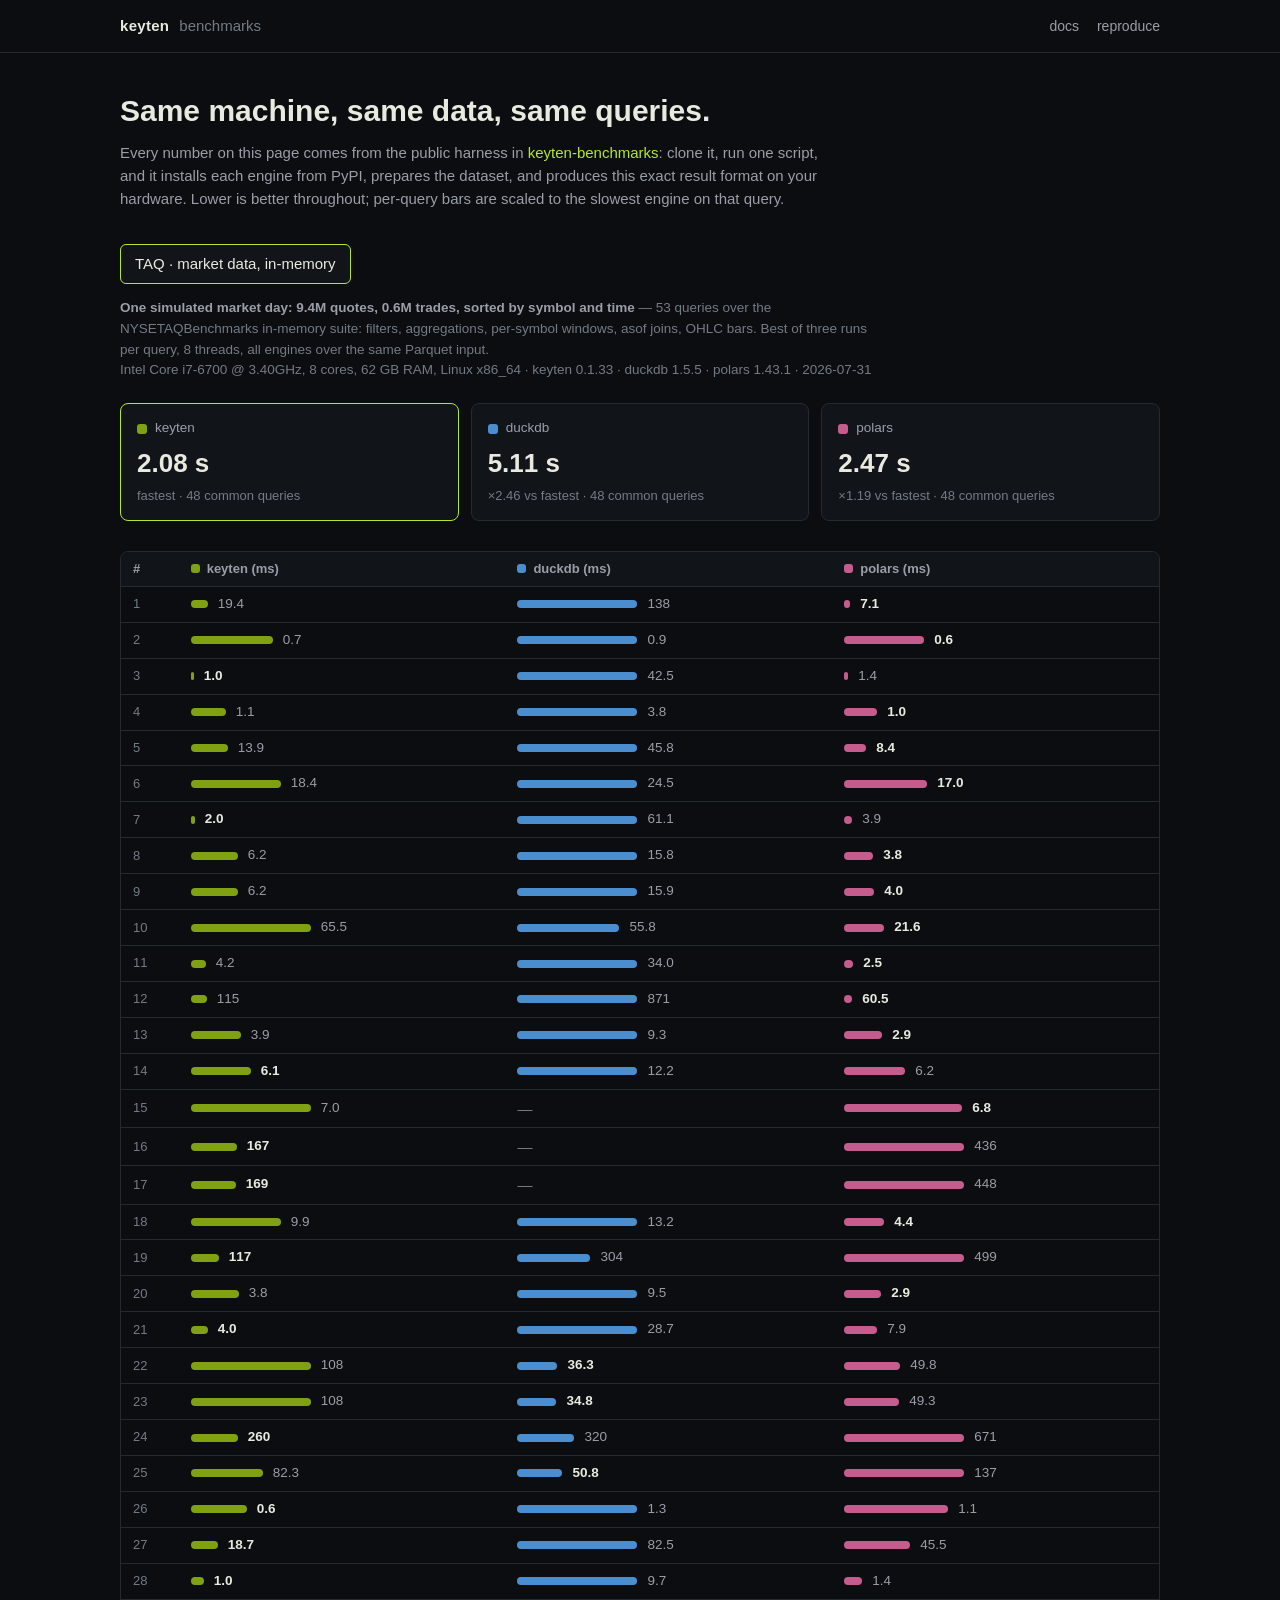
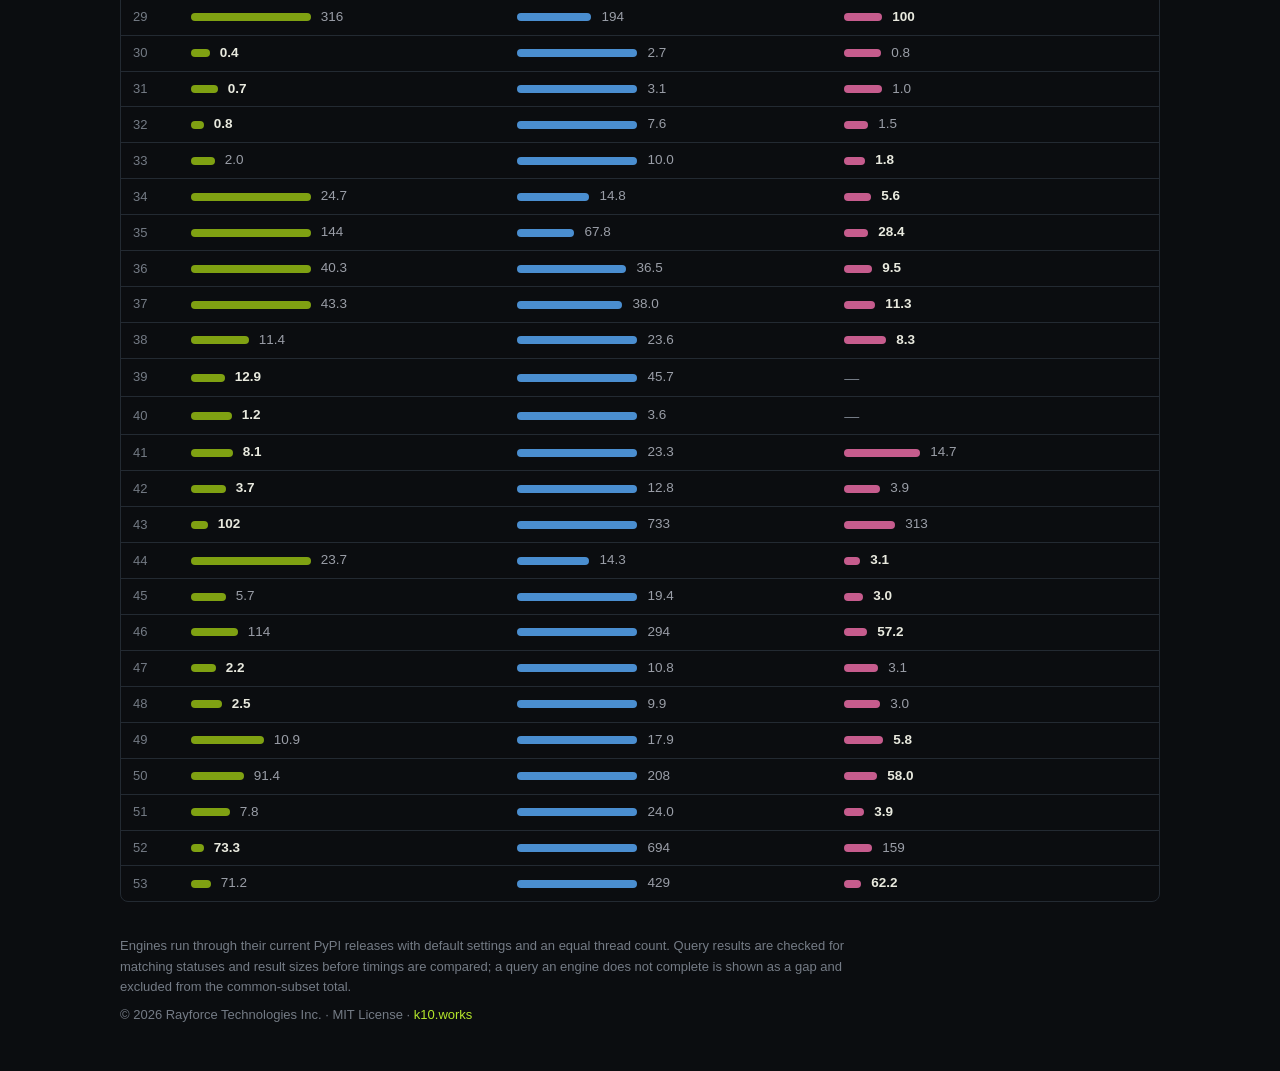
==== board/index.html @ 10c5ddbe "board, runner, and seeded TAQ results for keyten vs duckdb vs polars" ====
<!doctype html>
<!-- Copyright (c) 2026 Rayforce Technologies Inc. Licensed under the MIT License. -->
<html lang="en">
<head>
<meta charset="utf-8">
<meta name="viewport" content="width=device-width, initial-scale=1">
<title>Keyten benchmarks</title>
<link rel="stylesheet" href="board.css">
</head>
<body>
<header class="hd">
  <div class="shell">
    <a class="brand" href="https://k10.works/">keyten</a>
    <span class="brand-sub">benchmarks</span>
    <nav>
      <a href="https://k10.works/docs/">docs</a>
      <a href="https://github.com/k10works/keyten-benchmarks">reproduce</a>
    </nav>
  </div>
</header>

<main class="shell">
  <section class="intro">
    <h1>Same machine, same data, same queries.</h1>
    <p>Every number on this page comes from the public harness in
    <a href="https://github.com/k10works/keyten-benchmarks">keyten-benchmarks</a>:
    clone it, run one script, and it installs each engine from PyPI, prepares the
    dataset, and produces this exact result format on your hardware.
    Lower is better throughout; per-query bars are scaled to the slowest engine
    on that query.</p>
  </section>

  <nav class="tabs" id="tabs"></nav>
  <section id="meta" class="meta"></section>
  <section id="summary" class="summary"></section>
  <section id="detail"></section>

  <footer class="ft">
    <p>Engines run through their current PyPI releases with default settings and an
    equal thread count. Query results are checked for matching statuses and result
    sizes before timings are compared; a query an engine does not complete is shown
    as a gap and excluded from the common-subset total.</p>
    <p>© 2026 Rayforce Technologies Inc. · MIT License · <a href="https://k10.works/">k10.works</a></p>
  </footer>
</main>

<div id="tip" class="tip" hidden></div>
<script src="board.js"></script>
</body>
</html>
---- board/board.css ----
/* Copyright (c) 2026 Rayforce Technologies Inc. Licensed under the MIT License. */

:root {
  --bg: #0b0d10;
  --panel: #11151a;
  --line: #232a32;
  --ink: #e9eadf;
  --ink-2: #9a9ea7;
  --ink-3: #747b85;
  --accent: #b5e72b;
  /* Engine identities — validated categorical palette on the dark surface. */
  --c-keyten: #7fa112;
  --c-duckdb: #4a8ed0;
  --c-polars: #c65c8d;
}

* { box-sizing: border-box; margin: 0; }
html, body { background: var(--bg); color: var(--ink); }
body {
  font: 15px/1.55 -apple-system, "Segoe UI", Roboto, Helvetica, Arial, sans-serif;
}
a { color: var(--accent); text-decoration: none; }
a:hover { text-decoration: underline; }
.shell { max-width: 1080px; margin: 0 auto; padding: 0 20px; }

.hd { border-bottom: 1px solid var(--line); padding: 14px 0; }
.hd .shell { display: flex; align-items: baseline; gap: 10px; }
.brand { color: var(--ink); font-weight: 700; letter-spacing: .02em; }
.brand-sub { color: var(--ink-3); }
.hd nav { margin-left: auto; display: flex; gap: 18px; font-size: 14px; }
.hd nav a { color: var(--ink-2); }

.intro { padding: 40px 0 8px; max-width: 720px; }
.intro h1 { font-size: 30px; line-height: 1.2; margin-bottom: 12px; }
.intro p { color: var(--ink-2); }

.tabs { display: flex; gap: 8px; margin: 26px 0 14px; }
.tabs button {
  background: var(--panel); color: var(--ink-2); border: 1px solid var(--line);
  border-radius: 6px; padding: 7px 14px; font: inherit; cursor: pointer;
}
.tabs button[aria-selected="true"] { color: var(--ink); border-color: var(--accent); }

.meta { color: var(--ink-3); font-size: 13.5px; margin-bottom: 22px; max-width: 760px; }
.meta b { color: var(--ink-2); font-weight: 600; }

.summary { display: grid; grid-template-columns: repeat(auto-fit, minmax(220px, 1fr)); gap: 12px; margin-bottom: 30px; }
.card {
  background: var(--panel); border: 1px solid var(--line); border-radius: 8px; padding: 14px 16px;
}
.card .eng { display: flex; align-items: center; gap: 8px; font-size: 13.5px; color: var(--ink-2); }
.card .eng i { width: 10px; height: 10px; border-radius: 3px; display: inline-block; }
.card .val { font-size: 26px; font-weight: 700; margin: 4px 0 2px; font-variant-numeric: tabular-nums; }
.card .rel { color: var(--ink-3); font-size: 13px; }
.card.best { border-color: var(--accent); }

.tblwrap { overflow-x: auto; border: 1px solid var(--line); border-radius: 8px; }
table { border-collapse: collapse; width: 100%; font-variant-numeric: tabular-nums; }
th, td { padding: 7px 12px; text-align: left; white-space: nowrap; }
thead th {
  position: sticky; top: 0; background: var(--panel); color: var(--ink-2);
  font-size: 13px; font-weight: 600; border-bottom: 1px solid var(--line);
}
thead th .chip { width: 9px; height: 9px; border-radius: 3px; display: inline-block; margin-right: 7px; }
tbody tr { border-top: 1px solid var(--line); }
tbody tr:hover { background: #12161b; }
td.q { color: var(--ink-3); font-size: 13px; }
td.cell { min-width: 170px; }
.barrow { display: flex; align-items: center; gap: 10px; }
.bar {
  height: 8px; border-radius: 4px; min-width: 2px;
  flex: 0 0 auto;
}
.ms { color: var(--ink-2); font-size: 13.5px; min-width: 64px; }
.ms.best { color: var(--ink); font-weight: 650; }
.gap { color: var(--ink-3); }

.ft { margin: 34px 0 46px; color: var(--ink-3); font-size: 13px; max-width: 760px; }
.ft p + p { margin-top: 8px; }

.tip {
  position: fixed; z-index: 10; max-width: 460px; background: #171c22; color: var(--ink);
  border: 1px solid var(--line); border-radius: 6px; padding: 8px 11px; font-size: 12.5px;
  pointer-events: none; white-space: pre-wrap; word-break: break-word;
}
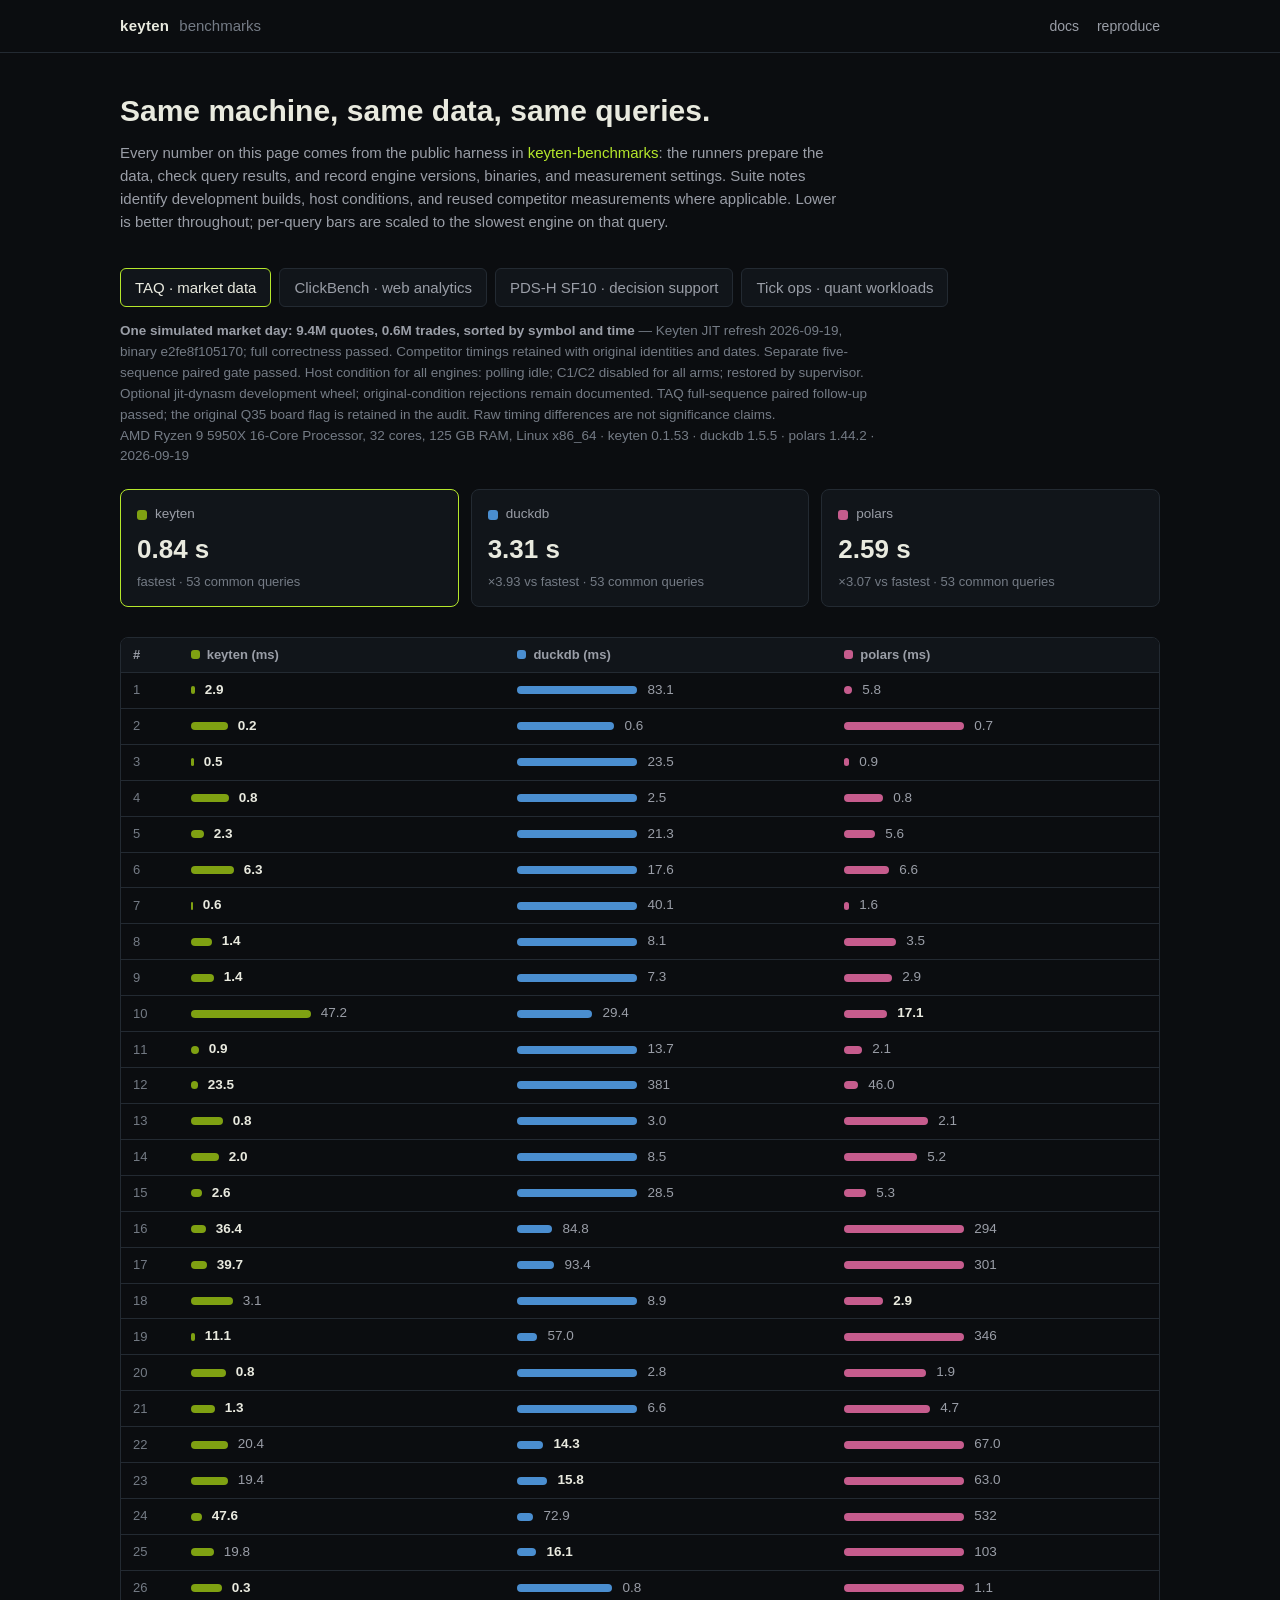
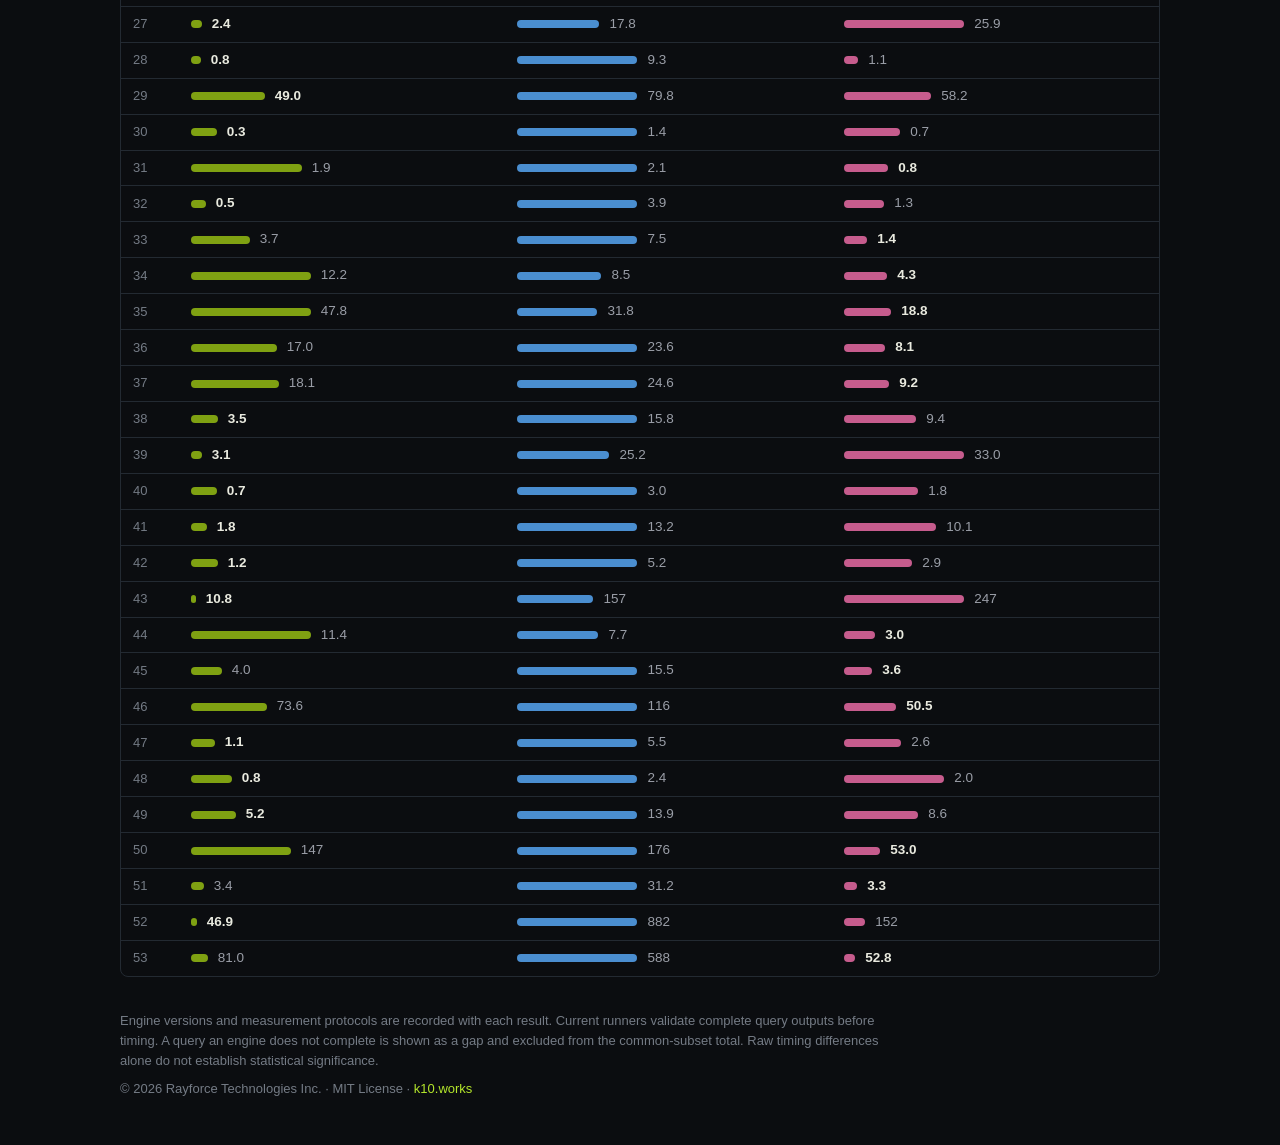
==== commit a7ed6836: "Publish matched-host optional dynasm board with retained baselines and audit" ====
--- a/board/index.html
+++ b/board/index.html
@@ -24,8 +24,9 @@
     <h1>Same machine, same data, same queries.</h1>
     <p>Every number on this page comes from the public harness in
     <a href="https://github.com/k10works/keyten-benchmarks">keyten-benchmarks</a>:
-    clone it, run one script, and it installs each engine from PyPI, prepares the
-    dataset, and produces this exact result format on your hardware.
+    the runners prepare the data, check query results, and record engine versions,
+    binaries, and measurement settings. Suite notes identify development builds,
+    host conditions, and reused competitor measurements where applicable.
     Lower is better throughout; per-query bars are scaled to the slowest engine
     on that query.</p>
   </section>
@@ -36,10 +37,10 @@
   <section id="detail"></section>
 
   <footer class="ft">
-    <p>Engines run through their current PyPI releases with default settings and an
-    equal thread count. Query results are checked for matching statuses and result
-    sizes before timings are compared; a query an engine does not complete is shown
-    as a gap and excluded from the common-subset total.</p>
+    <p>Engine versions and measurement protocols are recorded with each result.
+    Current runners validate complete query outputs before timing. A query an
+    engine does not complete is shown as a gap and excluded from the common-subset
+    total. Raw timing differences alone do not establish statistical significance.</p>
     <p>© 2026 Rayforce Technologies Inc. · MIT License · <a href="https://k10.works/">k10.works</a></p>
   </footer>
 </main>
--- a/board/board.css
+++ b/board/board.css
@@ -12,6 +12,8 @@
   --c-keyten: #7fa112;
   --c-duckdb: #4a8ed0;
   --c-polars: #c65c8d;
+  --c-questdb: #e09b45;
+  --c-l: #9b83d4;
 }
 
 * { box-sizing: border-box; margin: 0; }
